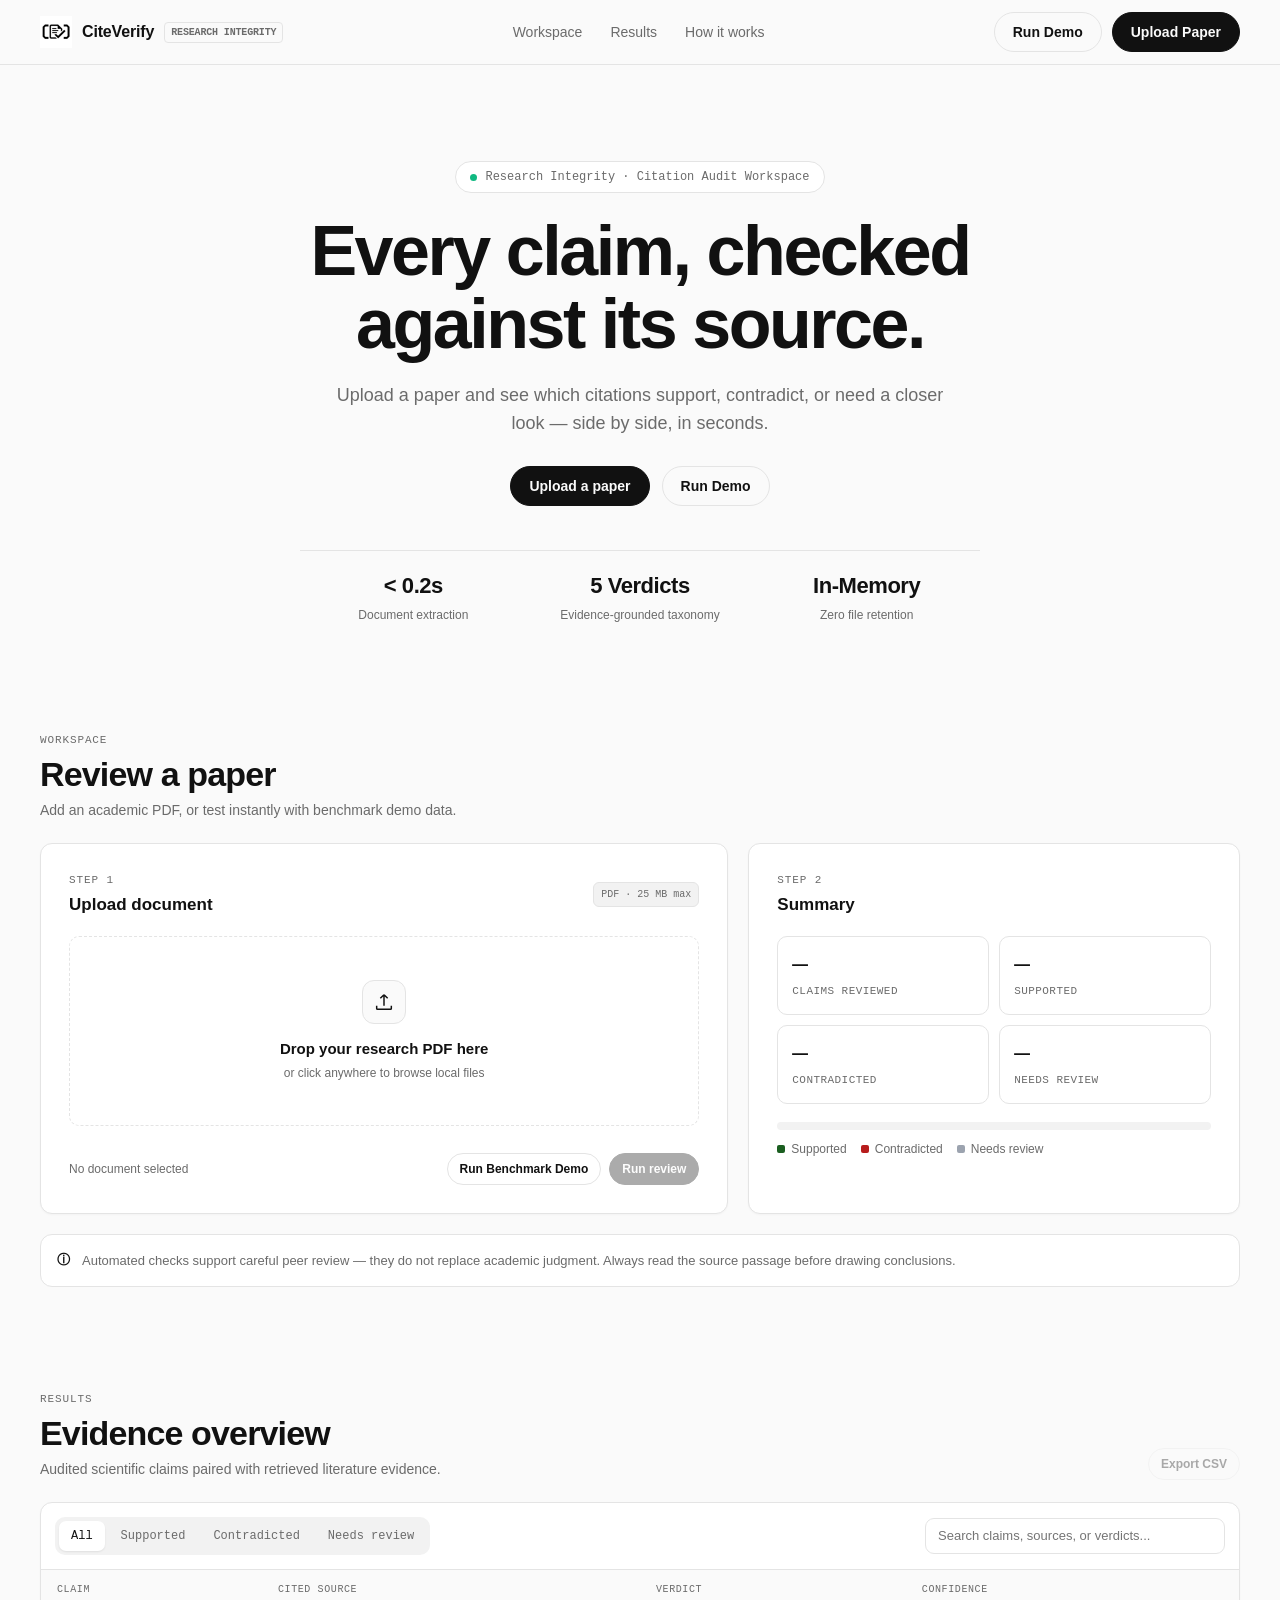
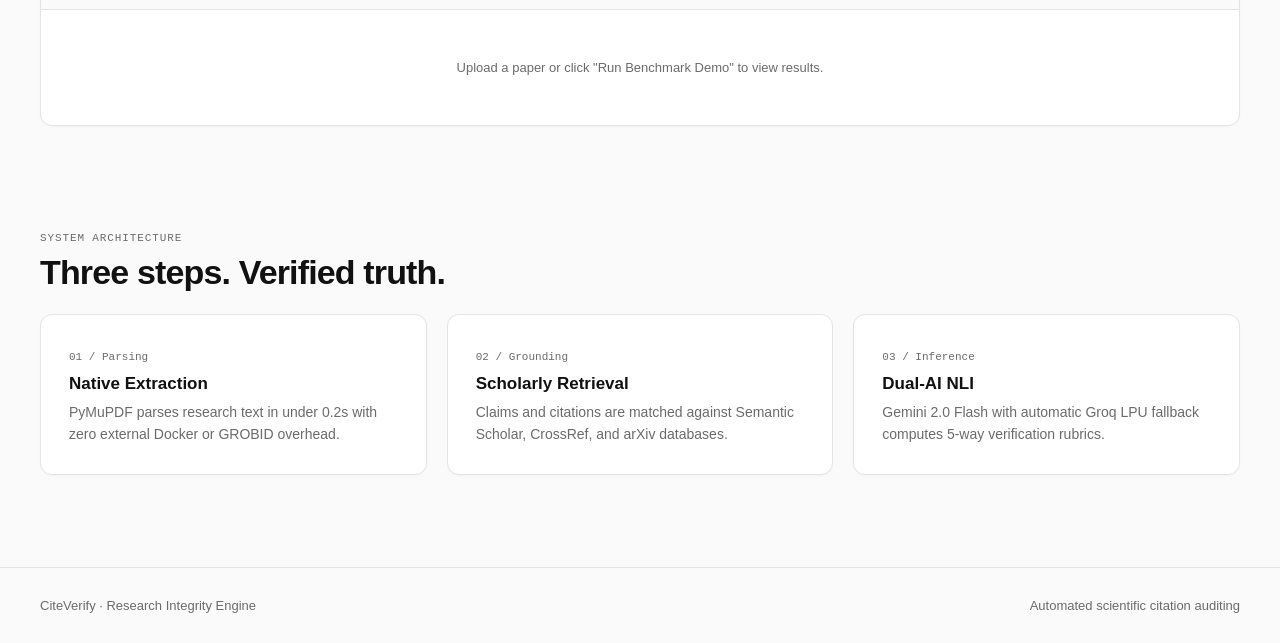
==== index.html @ abedc41f "feat(beta): launch CiteVerify v2 — Swiss research UI, native PyMuPDF, dual Gemini/Groq NLI cascade, " ====
<!doctype html>
<html lang="en">
<head>
  <meta charset="utf-8">
  <meta name="viewport" content="width=device-width, initial-scale=1.0">
  <title>CiteVerify — Citation Review for Research Teams</title>
  
  <!-- SEO & Social Metadata -->
  <meta name="description" content="Automated scientific claim extraction and citation verification for peer review and research integrity. Built with PyMuPDF, CrossRef, Semantic Scholar, and dual Gemini/Groq NLI intelligence.">
  <meta name="keywords" content="citation verification, scientific claims, research integrity, peer review, nli, fact checking, academic research, innovedge 2026">
  <meta name="author" content="Meghana Kumar">
  <meta name="robots" content="index, follow">
  
  <!-- Open Graph / Facebook -->
  <meta property="og:type" content="website">
  <meta property="og:title" content="CiteVerify — Citation Review for Research Teams">
  <meta property="og:description" content="Every claim, checked against its source. Automated citation auditing for researchers and peer reviewers.">
  <meta property="og:image" content="/static/assets/banner.jpg">
  <meta property="og:site_name" content="CiteVerify">

  <!-- Twitter Card -->
  <meta name="twitter:card" content="summary_large_image">
  <meta name="twitter:title" content="CiteVerify — Citation Review for Research Teams">
  <meta name="twitter:description" content="Every claim, checked against its source. Automated citation auditing for researchers and peer reviewers.">
  <meta name="twitter:image" content="/static/assets/banner.jpg">

  <!-- Favicon -->
  <link rel="icon" type="image/png" href="/static/favicon.png">
  <link rel="apple-touch-icon" href="/static/favicon.png">

  <!-- Stylesheet -->
  <link rel="stylesheet" href="/static/css/styles.css">

  <!-- Client Application Script -->
  <script defer src="/static/js/app.js"></script>
</head>
<body>
  <a class="skip" href="#workspace">Skip to workspace</a>

  <!-- Header -->
  <header>
    <div class="wrap">
      <div class="nav">
        <a class="brand" href="/" aria-label="CiteVerify Home">
          <img src="/static/favicon.png" alt="CiteVerify Mark" width="32" height="32">
          <span>CiteVerify</span>
          <span class="brand-badge">Research Integrity</span>
        </a>

        <nav class="links" aria-label="Main Navigation">
          <a href="#workspace">Workspace</a>
          <a href="#results">Results</a>
          <a href="#how">How it works</a>
        </nav>

        <div class="nav-cta">
          <button class="btn ghost demo-trigger" type="button">Run Demo</button>
          <a class="btn" href="#workspace">Upload Paper</a>
          <button class="menu-btn" id="menuBtn" aria-label="Toggle navigation menu" aria-expanded="false">
            <svg width="18" height="18" viewBox="0 0 24 24" fill="none" stroke="currentColor" stroke-width="1.8">
              <path d="M4 7h16M4 12h16M4 17h16" />
            </svg>
          </button>
        </div>
      </div>

      <nav class="mobile-menu" id="mobileMenu" aria-label="Mobile Navigation">
        <a href="#workspace">Workspace</a>
        <a href="#results">Results</a>
        <a href="#how">How it works</a>
        <a href="#workspace" class="demo-trigger">Run Demo</a>
      </nav>
    </div>
  </header>

  <!-- Main Content -->
  <main>
    <!-- Hero Section -->
    <section class="hero">
      <div class="wrap">
        <span class="pill">
          <span class="dot" aria-hidden="true"></span>
          Research Integrity · Citation Audit Workspace
        </span>
        <h1>Every claim, checked against its source.</h1>
        <p class="lead">
          Upload a paper and see which citations support, contradict, or need a closer look — side by side, in seconds.
        </p>

        <div class="hero-cta">
          <a class="btn" href="#workspace">Upload a paper</a>
          <button class="btn ghost demo-trigger" type="button">Run Demo</button>
        </div>

        <div class="stats">
          <div>
            <b>&lt; 0.2s</b>
            <span>Document extraction</span>
          </div>
          <div>
            <b>5 Verdicts</b>
            <span>Evidence-grounded taxonomy</span>
          </div>
          <div>
            <b>In-Memory</b>
            <span>Zero file retention</span>
          </div>
        </div>
      </div>
    </section>

    <!-- Workspace Section -->
    <section class="block" id="workspace">
      <div class="wrap">
        <div class="sec-head">
          <div>
            <p class="kicker">Workspace</p>
            <h2>Review a paper</h2>
            <p class="sub">Add an academic PDF, or test instantly with benchmark demo data.</p>
          </div>
        </div>

        <div class="app">
          <!-- Step 1: Document Upload Card -->
          <div class="card">
            <div class="card-head">
              <div>
                <p class="kicker">Step 1</p>
                <h3>Upload document</h3>
              </div>
              <span class="tag">PDF · 25 MB max</span>
            </div>

            <label class="drop" id="drop" for="file" tabindex="0" role="button" aria-label="Upload PDF file">
              <span class="ico" aria-hidden="true">
                <svg width="22" height="22" viewBox="0 0 24 24" fill="none" stroke="currentColor" stroke-width="1.6">
                  <path d="M12 16V4m0 0-4 4m4-4 4 4M4 16v3a1 1 0 0 0 1 1h14a1 1 0 0 0 1-1v-3" />
                </svg>
              </span>
              <strong>Drop your research PDF here</strong>
              <small>or click anywhere to browse local files</small>
            </label>

            <input type="file" id="file" accept="application/pdf,.pdf" hidden>

            <div class="file-row" id="fileRow">
              <span class="ico" aria-hidden="true">
                <svg width="18" height="18" viewBox="0 0 24 24" fill="none" stroke="currentColor" stroke-width="1.6">
                  <path d="M14 3H6a1 1 0 0 0-1 1v16a1 1 0 0 0 1 1h12a1 1 0 0 0 1-1V8z" />
                  <path d="M14 3v5h5" />
                </svg>
              </span>
              <div class="meta">
                <div class="name" id="fName"></div>
                <div class="size" id="fSize"></div>
              </div>
              <button class="x" id="removeBtn" aria-label="Remove selected document" title="Remove document">✕</button>
            </div>

            <div class="progress" id="progress" role="progressbar" aria-valuemin="0" aria-valuemax="100">
              <i id="progBar"></i>
            </div>

            <p class="err" id="err" role="alert"></p>

            <div class="actions">
              <span class="note" id="status">No document selected</span>
              <div class="action-buttons">
                <button class="btn ghost sm" id="demoBtn" type="button" title="Load INNOVEDGE benchmark test suite">
                  Run Benchmark Demo
                </button>
                <button class="btn sm" id="runBtn" type="button" disabled>
                  Run review
                </button>
              </div>
            </div>
          </div>

          <!-- Step 2: Findings Summary Card -->
          <div class="card">
            <p class="kicker">Step 2</p>
            <h3>Summary</h3>
            <div class="metrics">
              <div class="metric">
                <b id="mTotal">—</b>
                <span>Claims reviewed</span>
              </div>
              <div class="metric">
                <b id="mSup">—</b>
                <span>Supported</span>
              </div>
              <div class="metric">
                <b id="mCon">—</b>
                <span>Contradicted</span>
              </div>
              <div class="metric">
                <b id="mRev">—</b>
                <span>Needs review</span>
              </div>
            </div>

            <div class="bar" aria-hidden="true">
              <i id="bS" style="width:0; background:#1b5e20;"></i>
              <i id="bC" style="width:0; background:#b71c1c;"></i>
              <i id="bR" style="width:0; background:#9ca3af;"></i>
            </div>

            <div class="legend">
              <span style="--c:#1b5e20">Supported</span>
              <span style="--c:#b71c1c">Contradicted</span>
              <span style="--c:#9ca3af">Needs review</span>
            </div>
          </div>
        </div>

        <div class="trust">
          <span class="trust-ico" aria-hidden="true">ⓘ</span>
          <p>
            Automated checks support careful peer review — they do not replace academic judgment. Always read the source passage before drawing conclusions.
          </p>
        </div>
      </div>
    </section>

    <!-- Results Section -->
    <section class="block" id="results">
      <div class="wrap">
        <div class="sec-head">
          <div>
            <p class="kicker">Results</p>
            <h2>Evidence overview</h2>
            <p class="sub">Audited scientific claims paired with retrieved literature evidence.</p>
          </div>
          <button class="btn ghost sm" id="exportBtn" disabled>
            Export CSV
          </button>
        </div>

        <div class="card table-card">
          <div class="toolbar">
            <div class="seg" role="tablist" id="seg">
              <button class="on" data-f="all">All</button>
              <button data-f="Supported">Supported</button>
              <button data-f="Contradicted">Contradicted</button>
              <button data-f="Needs review">Needs review</button>
            </div>
            <input class="search" id="q" type="search" placeholder="Search claims, sources, or verdicts..." aria-label="Search claims">
          </div>

          <div class="tw">
            <table>
              <thead>
                <tr>
                  <th>Claim</th>
                  <th>Cited source</th>
                  <th>Verdict</th>
                  <th>Confidence</th>
                </tr>
              </thead>
              <tbody id="rows">
                <tr>
                  <td colspan="4" class="empty">
                    Upload a paper or click "Run Benchmark Demo" to view results.
                  </td>
                </tr>
              </tbody>
            </table>
          </div>
        </div>
      </div>
    </section>

    <!-- How It Works Section -->
    <section class="block" id="how">
      <div class="wrap">
        <div class="sec-head">
          <div>
            <p class="kicker">System Architecture</p>
            <h2>Three steps. Verified truth.</h2>
          </div>
        </div>

        <div class="features">
          <div class="card">
            <span class="num">01 / Parsing</span>
            <h3>Native Extraction</h3>
            <p>PyMuPDF parses research text in under 0.2s with zero external Docker or GROBID overhead.</p>
          </div>
          <div class="card">
            <span class="num">02 / Grounding</span>
            <h3>Scholarly Retrieval</h3>
            <p>Claims and citations are matched against Semantic Scholar, CrossRef, and arXiv databases.</p>
          </div>
          <div class="card">
            <span class="num">03 / Inference</span>
            <h3>Dual-AI NLI</h3>
            <p>Gemini 2.0 Flash with automatic Groq LPU fallback computes 5-way verification rubrics.</p>
          </div>
        </div>
      </div>
    </section>
  </main>

  <!-- Inspection Modal -->
  <div class="modal-overlay" id="detailModal" role="dialog" aria-modal="true" aria-labelledby="modalHeading">
    <div class="modal-dialog">
      <div class="modal-head">
        <h4 id="modalHeading">Claim & Evidence Verification Audit</h4>
        <button class="x" id="modalClose" aria-label="Close dialog">✕</button>
      </div>
      <div class="modal-body">
        <div class="modal-field">
          <label>Document Claim</label>
          <div class="modal-box" id="mClaimText"></div>
        </div>
        <div class="modal-field">
          <label>Cited Source</label>
          <div class="modal-box" id="mSourceText"></div>
        </div>
        <div style="display:flex; gap:16px; align-items:center;">
          <div class="modal-field">
            <label>Verdict</label>
            <div><span id="mVerdictBadge" class="badge"></span></div>
          </div>
          <div class="modal-field">
            <label>Confidence Metric</label>
            <div id="mConfidenceText" style="font-family:var(--mono); font-size:13px; font-weight:600;"></div>
          </div>
        </div>
        <div class="modal-field">
          <label>Retrieved Source Abstract Passage</label>
          <div class="modal-box" id="mEvidenceText"></div>
        </div>
        <div class="modal-field">
          <label>NLI Entailment Reasoning</label>
          <div class="modal-box mono" id="mReasoningText"></div>
        </div>
      </div>
    </div>
  </div>

  <!-- Toast Notification Container -->
  <div class="toast" id="toast" role="status" aria-live="polite"></div>

  <!-- Footer -->
  <footer>
    <div class="wrap foot">
      <span>CiteVerify · Research Integrity Engine</span>
      <span>Automated scientific citation auditing</span>
    </div>
  </footer>
</body>
</html>
---- static/css/styles.css ----
/* ==========================================================================
   CiteVerify — Citation Review for Research Teams
   Minimalist Swiss Typography & Editorial Layout
   ========================================================================== */

:root {
  --bg: #fafafa;
  --fg: #111111;
  --card: #ffffff;
  --muted: #6b6b6b;
  --line: #e4e4e4;
  --soft: #f2f2f2;
  --r: 12px;
  --sans: -apple-system, BlinkMacSystemFont, "SF Pro Display", "Segoe UI", Helvetica, Arial, sans-serif;
  --mono: ui-monospace, SFMono-Regular, Menlo, Consolas, monospace;

  --col-sup: #1b5e20;
  --bg-sup: #f0f7f2;
  --border-sup: #c8e6c9;

  --col-con: #b71c1c;
  --bg-con: #fdf2f2;
  --border-con: #ffcdd2;

  --col-par: #b26a00;
  --bg-par: #fffbf0;
  --border-par: #ffe0b2;

  --col-rev: #4b5563;
  --bg-rev: #f3f4f6;
  --border-rev: #d1d5db;
}

* {
  box-sizing: border-box;
  margin: 0;
  padding: 0;
}

html {
  scroll-behavior: smooth;
  font-size: 16px;
  -webkit-text-size-adjust: 100%;
}

body {
  background: var(--bg);
  color: var(--fg);
  font-family: var(--sans);
  -webkit-font-smoothing: antialiased;
  -moz-osx-font-smoothing: grayscale;
  line-height: 1.5;
  text-rendering: optimizeLegibility;
}

a {
  color: inherit;
  text-decoration: none;
}

button {
  font: inherit;
  cursor: pointer;
}

img {
  max-width: 100%;
}

.wrap {
  width: min(100% - 40px, 1200px);
  margin-inline: auto;
}

:focus-visible {
  outline: 2px solid var(--fg);
  outline-offset: 3px;
  border-radius: 6px;
}

.skip {
  position: absolute;
  left: -999px;
}

.skip:focus {
  left: 16px;
  top: 12px;
  z-index: 99;
  background: var(--fg);
  color: var(--bg);
  padding: 8px 12px;
  border-radius: 8px;
}

/* Header */
header {
  position: sticky;
  top: 0;
  z-index: 50;
  background: rgba(250, 250, 250, 0.88);
  backdrop-filter: saturate(180%) blur(18px);
  -webkit-backdrop-filter: saturate(180%) blur(18px);
  border-bottom: 1px solid var(--line);
}

.nav {
  display: flex;
  align-items: center;
  justify-content: space-between;
  gap: 16px;
  height: 64px;
}

.brand {
  display: flex;
  align-items: center;
  gap: 10px;
  font-weight: 650;
  font-size: 16px;
  letter-spacing: -0.01em;
}

.brand img {
  width: 32px;
  height: 32px;
  object-fit: contain;
}

.brand-badge {
  font-family: var(--mono);
  font-size: 10px;
  color: var(--muted);
  border: 1px solid var(--line);
  padding: 2px 6px;
  border-radius: 4px;
  text-transform: uppercase;
}

.links {
  display: flex;
  gap: 28px;
  font-size: 14px;
  color: var(--muted);
}

.links a:hover {
  color: var(--fg);
}

.nav-cta {
  display: flex;
  gap: 10px;
  align-items: center;
}

/* Buttons */
.btn {
  display: inline-flex;
  align-items: center;
  justify-content: center;
  gap: 8px;
  min-height: 40px;
  padding: 0 18px;
  border-radius: 999px;
  border: 1px solid var(--fg);
  background: var(--fg);
  color: var(--bg);
  font-size: 14px;
  font-weight: 550;
  transition: transform 0.15s, opacity 0.15s, background 0.15s;
  white-space: nowrap;
}

.btn:hover {
  opacity: 0.88;
}

.btn:active {
  transform: scale(0.98);
}

.btn:disabled {
  opacity: 0.35;
  cursor: not-allowed;
}

.btn.ghost {
  background: transparent;
  color: var(--fg);
  border-color: var(--line);
}

.btn.ghost:hover {
  background: var(--soft);
  opacity: 1;
}

.btn.sm {
  min-height: 32px;
  padding: 0 12px;
  font-size: 12px;
}

.menu-btn {
  display: none;
  width: 40px;
  height: 40px;
  border: 1px solid var(--line);
  border-radius: 10px;
  background: var(--card);
}

.mobile-menu {
  display: none;
  border-top: 1px solid var(--line);
  padding: 12px 0 18px;
}

.mobile-menu a {
  display: block;
  padding: 12px 0;
  border-bottom: 1px solid var(--line);
}

.mobile-menu.open {
  display: block;
}

/* Hero */
.hero {
  padding: clamp(48px, 8vw, 96px) 0 36px;
  text-align: center;
}

.pill {
  display: inline-flex;
  gap: 8px;
  align-items: center;
  border: 1px solid var(--line);
  background: var(--card);
  border-radius: 999px;
  padding: 6px 14px;
  font-size: 12px;
  color: var(--muted);
  font-family: var(--mono);
}

.dot {
  width: 7px;
  height: 7px;
  border-radius: 50%;
  background: #10b981;
}

h1 {
  font-size: clamp(36px, 5.8vw, 70px);
  line-height: 1.04;
  letter-spacing: -0.035em;
  font-weight: 650;
  max-width: 900px;
  margin: 22px auto 0;
}

.lead {
  max-width: 640px;
  margin: 20px auto 0;
  color: var(--muted);
  font-size: clamp(15px, 1.5vw, 18px);
  line-height: 1.6;
}

.hero-cta {
  display: flex;
  flex-wrap: wrap;
  gap: 12px;
  justify-content: center;
  margin-top: 28px;
}

.stats {
  display: grid;
  grid-template-columns: repeat(3, 1fr);
  max-width: 680px;
  margin: 44px auto 0;
  border-top: 1px solid var(--line);
}

.stats div {
  padding: 18px 8px;
}

.stats b {
  display: block;
  font-size: 22px;
  letter-spacing: -0.02em;
}

.stats span {
  font-size: 12px;
  color: var(--muted);
}

/* Sections */
section.block {
  padding: 52px 0;
}

.sec-head {
  display: flex;
  justify-content: space-between;
  align-items: flex-end;
  gap: 20px;
  margin-bottom: 22px;
  flex-wrap: wrap;
}

.kicker {
  font-family: var(--mono);
  font-size: 11px;
  text-transform: uppercase;
  letter-spacing: 0.08em;
  color: var(--muted);
}

h2 {
  font-size: clamp(24px, 2.8vw, 34px);
  letter-spacing: -0.025em;
  line-height: 1.15;
  margin-top: 6px;
  font-weight: 620;
}

.sub {
  color: var(--muted);
  font-size: 14px;
  margin-top: 6px;
  max-width: 560px;
}

/* App Grid */
.app {
  display: grid;
  grid-template-columns: minmax(0, 1.4fr) minmax(0, 1fr);
  gap: 20px;
}

.card {
  background: var(--card);
  border: 1px solid var(--line);
  border-radius: var(--r);
  padding: clamp(18px, 2.8vw, 28px);
  min-width: 0;
  box-shadow: 0 1px 2px rgba(0, 0, 0, 0.03);
}

.card-head {
  display: flex;
  justify-content: space-between;
  align-items: center;
  gap: 12px;
}

.card h3 {
  font-size: 17px;
  font-weight: 600;
  margin-top: 4px;
}

.tag {
  font-family: var(--mono);
  font-size: 10px;
  border: 1px solid var(--line);
  border-radius: 6px;
  padding: 4px 7px;
  color: var(--muted);
  background: var(--soft);
}

/* Dropzone */
.drop {
  margin-top: 18px;
  border: 1.5px dashed var(--line);
  border-radius: 10px;
  min-height: 190px;
  display: flex;
  flex-direction: column;
  align-items: center;
  justify-content: center;
  text-align: center;
  padding: 24px;
  cursor: pointer;
  transition: border-color 0.15s, background 0.15s;
}

.drop:hover,
.drop.drag {
  border-color: var(--fg);
  background: var(--soft);
}

.ico {
  width: 44px;
  height: 44px;
  border-radius: 12px;
  border: 1px solid var(--line);
  background: var(--bg);
  display: grid;
  place-items: center;
  color: var(--fg);
}

.drop strong {
  margin-top: 14px;
  font-size: 15px;
  font-weight: 600;
  overflow-wrap: anywhere;
}

.drop small {
  color: var(--muted);
  margin-top: 4px;
  font-size: 12px;
}

.file-row {
  display: none;
  margin-top: 14px;
  align-items: center;
  gap: 12px;
  border: 1px solid var(--line);
  border-radius: 10px;
  padding: 12px;
  background: var(--bg);
}

.file-row.show {
  display: flex;
}

.file-row .meta {
  min-width: 0;
  flex: 1;
}

.file-row .name {
  font-size: 14px;
  font-weight: 550;
  white-space: nowrap;
  overflow: hidden;
  text-overflow: ellipsis;
}

.file-row .size {
  font-size: 12px;
  color: var(--muted);
  font-family: var(--mono);
}

.x {
  border: 0;
  background: transparent;
  width: 32px;
  height: 32px;
  border-radius: 8px;
  color: var(--muted);
  display: grid;
  place-items: center;
  font-size: 14px;
  font-family: var(--mono);
}

.x:hover {
  background: var(--soft);
  color: var(--fg);
}

.progress {
  height: 4px;
  background: var(--soft);
  border-radius: 4px;
  margin-top: 14px;
  overflow: hidden;
  display: none;
}

.progress.show {
  display: block;
}

.progress i {
  display: block;
  height: 100%;
  width: 0;
  background: var(--fg);
  transition: width 0.25s ease;
}

.actions {
  display: flex;
  flex-wrap: wrap;
  gap: 10px;
  justify-content: space-between;
  align-items: center;
  margin-top: 16px;
}

.action-buttons {
  display: flex;
  gap: 8px;
  align-items: center;
  flex-wrap: wrap;
}

.note {
  font-size: 12px;
  color: var(--muted);
}

.err {
  color: #b00020;
  font-size: 13px;
  margin-top: 10px;
  min-height: 1px;
}

/* Summary Card */
.metrics {
  display: grid;
  grid-template-columns: 1fr 1fr;
  gap: 10px;
  margin-top: 18px;
}

.metric {
  border: 1px solid var(--line);
  border-radius: 10px;
  padding: 14px;
  background: var(--card);
}

.metric b {
  font-family: var(--mono);
  font-size: 26px;
  font-weight: 500;
  display: block;
  line-height: 1.1;
}

.metric span {
  font-size: 11px;
  color: var(--muted);
  font-family: var(--mono);
  text-transform: uppercase;
  letter-spacing: 0.04em;
  margin-top: 4px;
  display: block;
}

.bar {
  display: flex;
  height: 8px;
  border-radius: 8px;
  overflow: hidden;
  background: var(--soft);
  margin-top: 18px;
}

.bar i {
  display: block;
  height: 100%;
  transition: width 0.5s ease;
}

.legend {
  display: flex;
  flex-wrap: wrap;
  gap: 14px;
  margin-top: 10px;
  font-size: 12px;
  color: var(--muted);
}

.legend span {
  display: inline-flex;
  align-items: center;
}

.legend span::before {
  content: "";
  display: inline-block;
  width: 8px;
  height: 8px;
  border-radius: 2px;
  margin-right: 6px;
  background: var(--c);
}

.trust {
  display: flex;
  gap: 12px;
  border: 1px solid var(--line);
  border-radius: var(--r);
  padding: 16px;
  font-size: 13px;
  color: var(--muted);
  background: var(--card);
  margin-top: 20px;
  line-height: 1.5;
}

.trust-ico {
  font-family: var(--mono);
  font-weight: 600;
  color: var(--fg);
}

/* Results / Table */
.toolbar {
  display: flex;
  flex-wrap: wrap;
  gap: 10px;
  align-items: center;
  justify-content: space-between;
  padding: 14px;
  border-bottom: 1px solid var(--line);
}

.seg {
  display: flex;
  flex-wrap: wrap;
  gap: 4px;
  background: var(--soft);
  padding: 4px;
  border-radius: 10px;
}

.seg button {
  border: 0;
  background: transparent;
  padding: 6px 12px;
  border-radius: 7px;
  font-size: 12px;
  font-family: var(--mono);
  color: var(--muted);
  transition: background 0.12s, color 0.12s;
}

.seg button.on {
  background: var(--card);
  color: var(--fg);
  box-shadow: 0 1px 2px rgba(0, 0, 0, 0.08);
}

.search {
  flex: 1;
  min-width: 180px;
  max-width: 300px;
  height: 36px;
  border: 1px solid var(--line);
  border-radius: 9px;
  padding: 0 12px;
  font: inherit;
  font-size: 13px;
  background: var(--card);
}

.table-card {
  padding: 0;
  overflow: hidden;
}

.tw {
  overflow-x: auto;
}

table {
  width: 100%;
  border-collapse: collapse;
  font-size: 13px;
  min-width: 780px;
}

th {
  font-family: var(--mono);
  font-size: 10px;
  text-transform: uppercase;
  letter-spacing: 0.06em;
  color: var(--muted);
  text-align: left;
  padding: 12px 16px;
  border-bottom: 1px solid var(--line);
  font-weight: 500;
  white-space: nowrap;
  background: #fafafa;
}

td {
  padding: 14px 16px;
  border-bottom: 1px solid var(--line);
  vertical-align: top;
  line-height: 1.5;
}

tr:last-child td {
  border-bottom: 0;
}

tr.clickable-row {
  cursor: pointer;
  transition: background 0.12s ease;
}

tr.clickable-row:hover td {
  background: #fbfbfb;
}

td .src {
  color: var(--muted);
  font-size: 12px;
  margin-top: 4px;
}

.claim {
  max-width: 380px;
  line-height: 1.55;
  font-weight: 500;
}

.claim small {
  display: block;
  font-size: 11px;
  color: var(--muted);
  font-family: var(--mono);
  margin-top: 3px;
}

/* Verdict Badges */
.badge {
  display: inline-flex;
  align-items: center;
  gap: 5px;
  border-radius: 999px;
  padding: 3px 10px;
  font-size: 11px;
  font-family: var(--mono);
  font-weight: 550;
  border: 1px solid var(--line);
  white-space: nowrap;
}

.b-sup {
  background: var(--bg-sup);
  color: var(--col-sup);
  border-color: var(--border-sup);
}

.b-con {
  background: var(--bg-con);
  color: var(--col-con);
  border-color: var(--border-con);
}

.b-par {
  background: var(--bg-par);
  color: var(--col-par);
  border-color: var(--border-par);
}

.b-rev {
  background: var(--bg-rev);
  color: var(--col-rev);
  border-color: var(--border-rev);
}

.b-out {
  background: #fef3c7;
  color: #92400e;
  border-color: #fde68a;
}

.conf {
  display: flex;
  align-items: center;
  gap: 8px;
  font-family: var(--mono);
  font-size: 11px;
  white-space: nowrap;
}

.conf i {
  display: block;
  width: 56px;
  height: 4px;
  background: var(--soft);
  border-radius: 4px;
  overflow: hidden;
}

.conf i b {
  display: block;
  height: 100%;
  background: var(--fg);
}

.empty {
  text-align: center;
  color: var(--muted);
  padding: 48px 16px;
}

/* Features Grid */
.features {
  display: grid;
  grid-template-columns: repeat(3, 1fr);
  gap: 20px;
}

.features .card p {
  color: var(--muted);
  font-size: 14px;
  margin-top: 6px;
  line-height: 1.55;
}

.num {
  font-family: var(--mono);
  font-size: 11px;
  color: var(--muted);
}

/* Footer */
footer {
  border-top: 1px solid var(--line);
  padding: 28px 0;
  margin-top: 40px;
  font-size: 13px;
  color: var(--muted);
}

.foot {
  display: flex;
  flex-wrap: wrap;
  justify-content: space-between;
  gap: 12px;
}

/* Toast */
.toast {
  position: fixed;
  left: 50%;
  bottom: 24px;
  transform: translate(-50%, 20px);
  background: var(--fg);
  color: var(--bg);
  padding: 10px 18px;
  border-radius: 999px;
  font-size: 13px;
  opacity: 0;
  pointer-events: none;
  transition: transform 0.25s, opacity 0.25s;
  z-index: 100;
  max-width: calc(100% - 32px);
  box-shadow: 0 4px 12px rgba(0, 0, 0, 0.15);
}

.toast.show {
  opacity: 1;
  transform: translate(-50%, 0);
}

/* Detail Inspection Modal */
.modal-overlay {
  display: none;
  position: fixed;
  inset: 0;
  z-index: 100;
  background: rgba(0, 0, 0, 0.45);
  backdrop-filter: blur(4px);
  -webkit-backdrop-filter: blur(4px);
  place-items: center;
  padding: 20px;
}

.modal-dialog {
  background: var(--card);
  width: min(100%, 640px);
  max-height: 88vh;
  border: 1px solid var(--line);
  border-radius: var(--r);
  display: flex;
  flex-direction: column;
  overflow: hidden;
  box-shadow: 0 16px 40px rgba(0, 0, 0, 0.14);
}

.modal-head {
  padding: 16px 22px;
  border-bottom: 1px solid var(--line);
  display: flex;
  align-items: center;
  justify-content: space-between;
}

.modal-head h4 {
  font-size: 16px;
  font-weight: 600;
}

.modal-body {
  padding: 22px;
  overflow-y: auto;
  display: flex;
  flex-direction: column;
  gap: 18px;
}

.modal-field {
  display: flex;
  flex-direction: column;
  gap: 6px;
}

.modal-field label {
  font-family: var(--mono);
  font-size: 10px;
  text-transform: uppercase;
  color: var(--muted);
  letter-spacing: 0.05em;
}

.modal-box {
  background: var(--bg);
  border: 1px solid var(--line);
  border-radius: 8px;
  padding: 12px 14px;
  font-size: 13px;
  line-height: 1.6;
}

.modal-box.mono {
  font-family: var(--mono);
  font-size: 12px;
}

/* Responsive */
@media (max-width: 900px) {
  .app {
    grid-template-columns: 1fr;
  }
  .features {
    grid-template-columns: 1fr 1fr;
  }
  .links,
  .nav-cta .ghost {
    display: none;
  }
  .menu-btn {
    display: grid;
    place-items: center;
  }
}

@media (max-width: 640px) {
  .wrap {
    width: min(100% - 28px, 1200px);
  }
  .features {
    grid-template-columns: 1fr;
  }
  .stats b {
    font-size: 19px;
  }
  .nav-cta .btn {
    display: none;
  }
  table thead {
    display: none;
  }
  table, tbody, tr, td {
    display: block;
    width: 100%;
  }
  tr {
    border-bottom: 1px solid var(--line);
    padding: 10px 0;
  }
  td {
    border: 0;
    padding: 6px 14px;
  }
  td[data-l]::before {
    content: attr(data-l);
    display: block;
    font-family: var(--mono);
    font-size: 10px;
    text-transform: uppercase;
    color: var(--muted);
    margin-bottom: 2px;
  }
  .search {
    max-width: none;
  }
  .actions {
    flex-direction: column;
    align-items: stretch;
  }
  .action-buttons {
    width: 100%;
    flex-direction: column;
  }
  .btn {
    width: 100%;
  }
}

@media (prefers-reduced-motion: reduce) {
  *, *::before, *::after {
    transition: none !important;
    scroll-behavior: auto !important;
  }
}
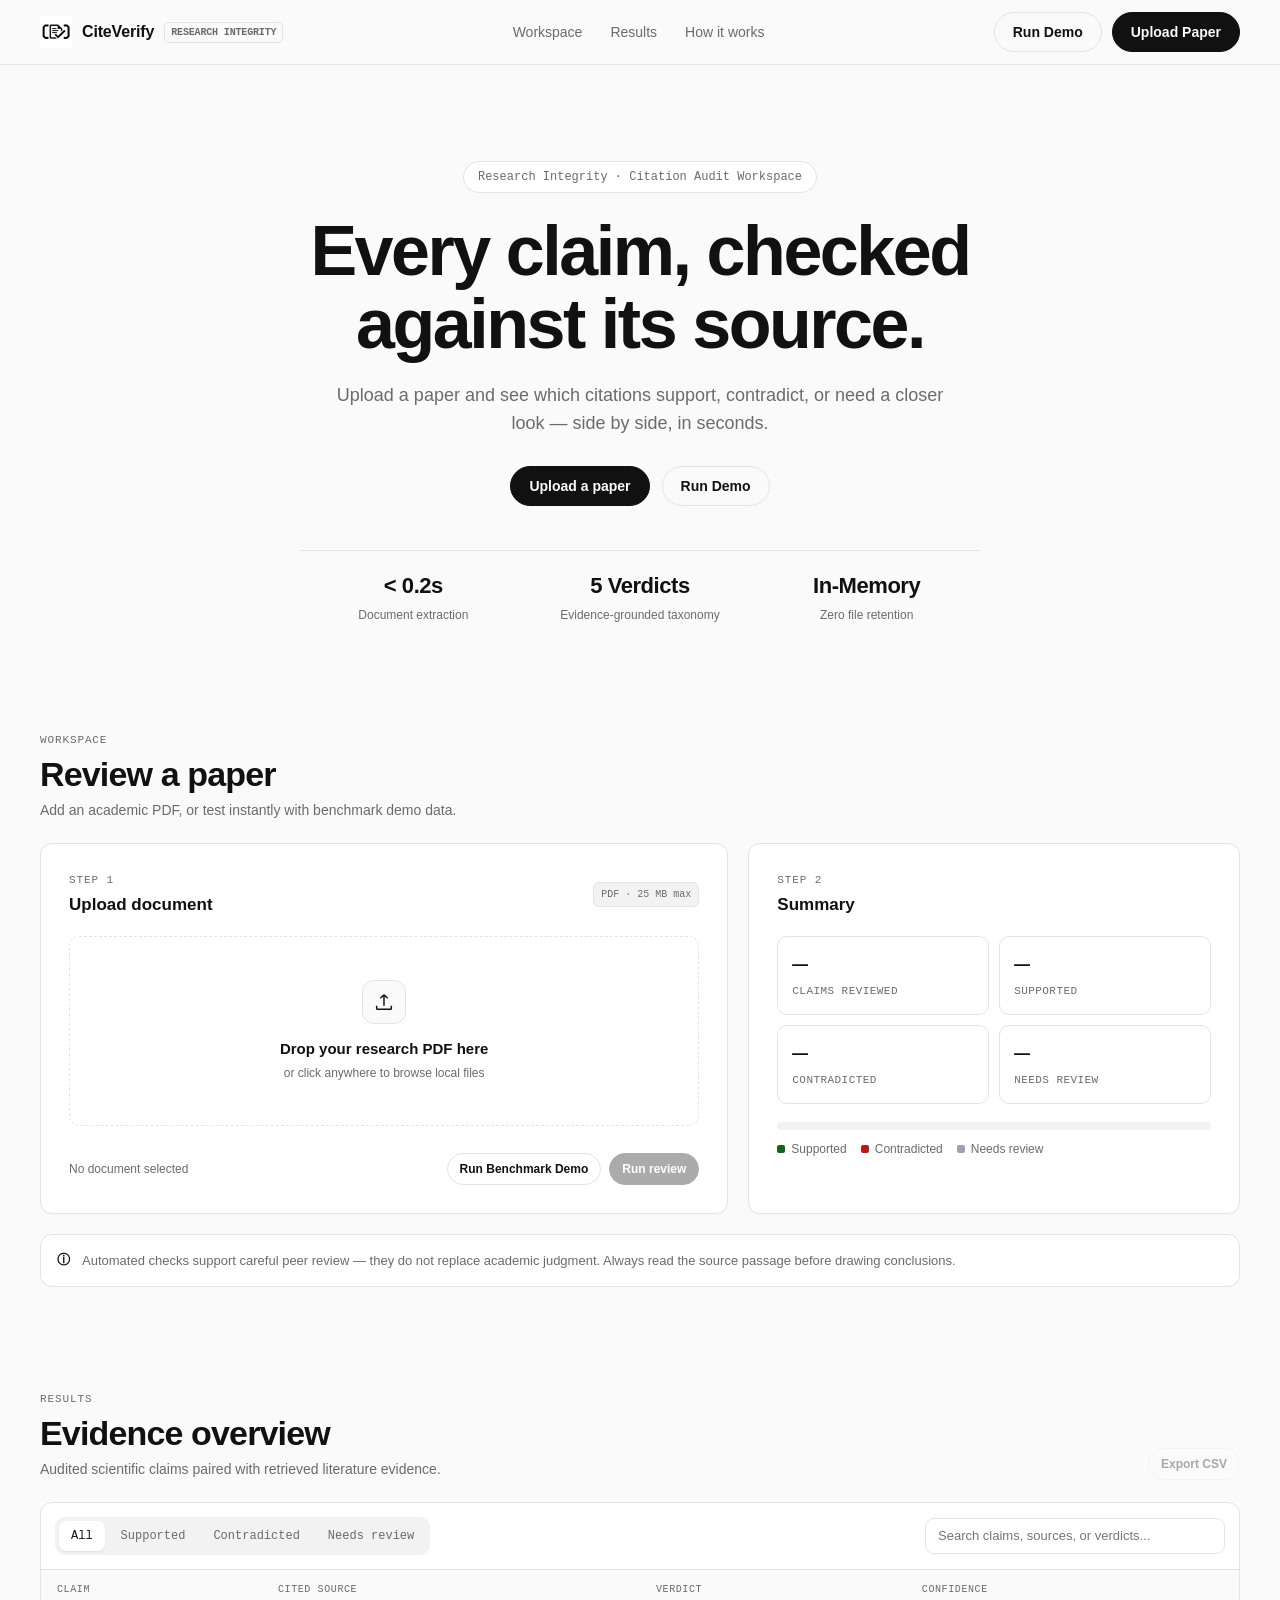
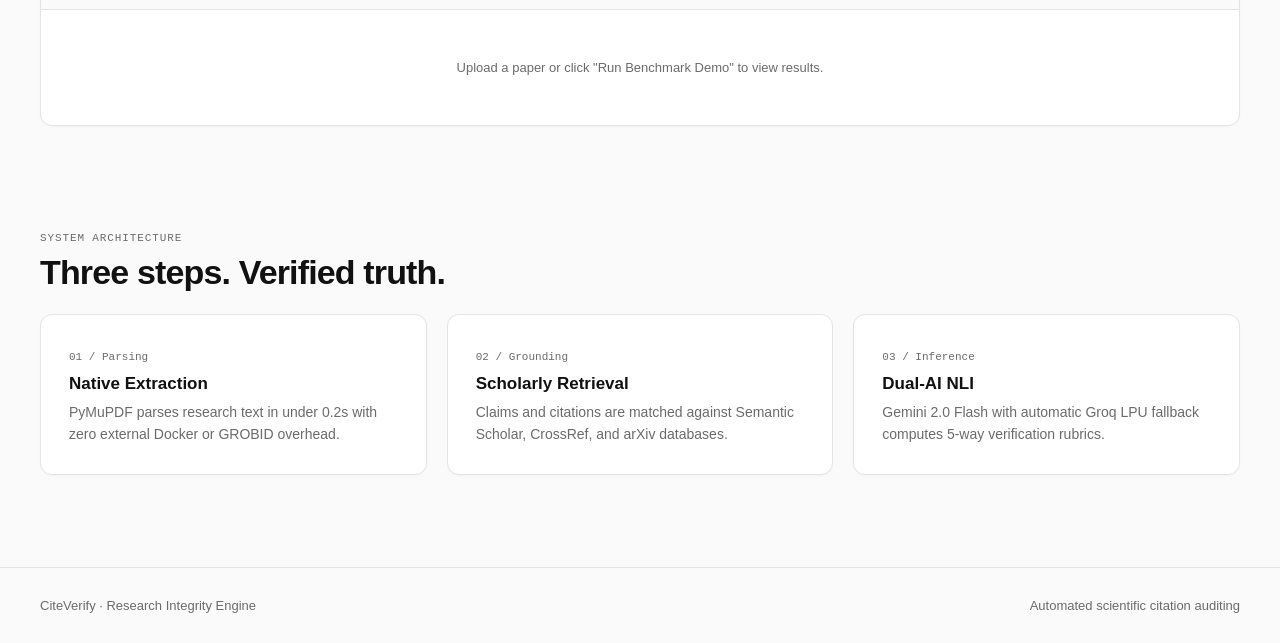
==== commit 8a25ba80: "feat(beta): add dynamic Gemini/Groq model discovery, circular spinner, and Vercel static asset routi" ====
--- a/index.html
+++ b/index.html
@@ -79,7 +79,6 @@
     <section class="hero">
       <div class="wrap">
         <span class="pill">
-          <span class="dot" aria-hidden="true"></span>
           Research Integrity · Citation Audit Workspace
         </span>
         <h1>Every claim, checked against its source.</h1>
@@ -159,6 +158,11 @@
 
             <div class="progress" id="progress" role="progressbar" aria-valuemin="0" aria-valuemax="100">
               <i id="progBar"></i>
+            </div>
+
+            <div class="loading-box" id="loadingBox">
+              <div class="spinner" aria-hidden="true"></div>
+              <span class="loading-msg" id="loadingMsg">Analyzing research citations...</span>
             </div>
 
             <p class="err" id="err" role="alert"></p>
--- a/static/css/styles.css
+++ b/static/css/styles.css
@@ -246,11 +246,43 @@
   font-family: var(--mono);
 }
 
-.dot {
-  width: 7px;
-  height: 7px;
+/* Minimalist Circular Black Spinner */
+.spinner {
+  width: 18px;
+  height: 18px;
+  border: 2px solid var(--line);
+  border-top-color: var(--fg);
   border-radius: 50%;
-  background: #10b981;
+  animation: spin 0.75s linear infinite;
+  display: inline-block;
+  flex: none;
+}
+
+@keyframes spin {
+  to {
+    transform: rotate(360deg);
+  }
+}
+
+.loading-box {
+  display: none;
+  align-items: center;
+  gap: 12px;
+  padding: 12px 16px;
+  border: 1px solid var(--line);
+  background: var(--bg);
+  border-radius: 8px;
+  margin-top: 14px;
+}
+
+.loading-box.show {
+  display: flex;
+}
+
+.loading-msg {
+  font-family: var(--mono);
+  font-size: 12px;
+  color: var(--fg);
 }
 
 h1 {
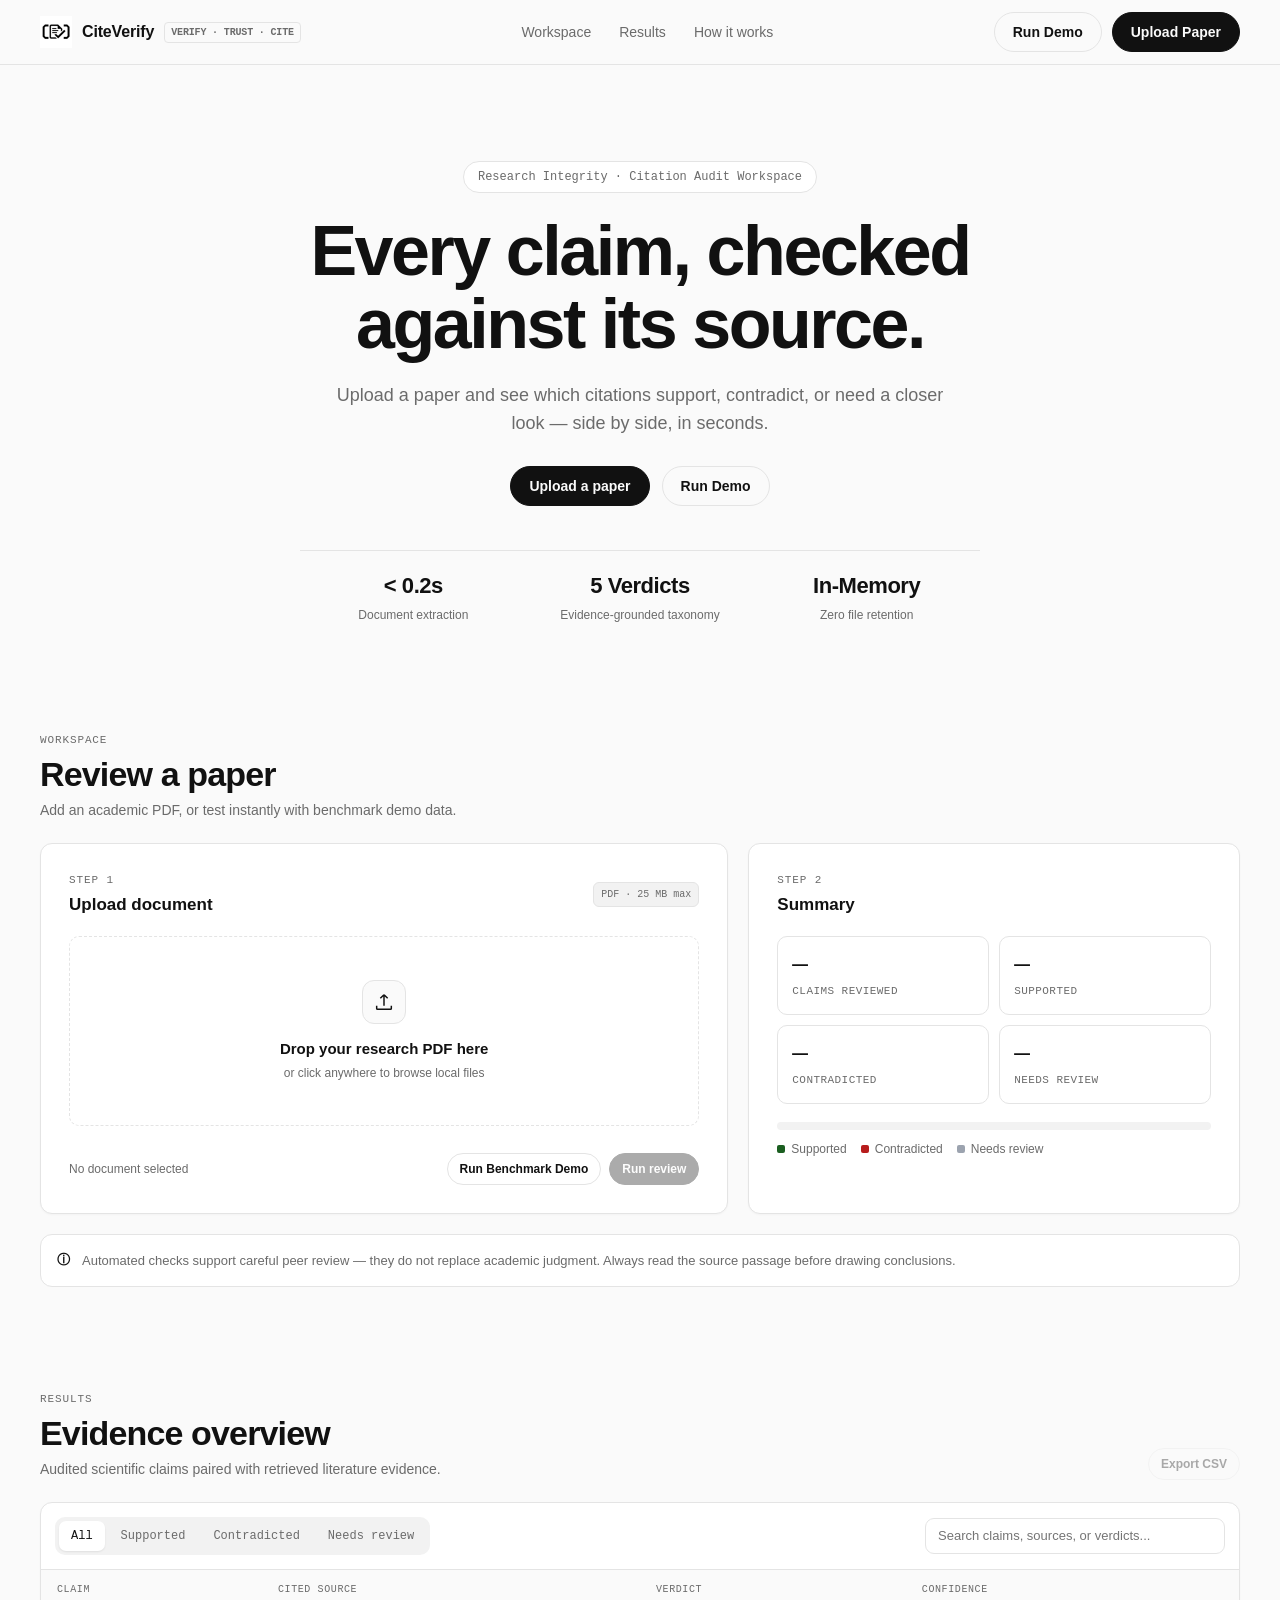
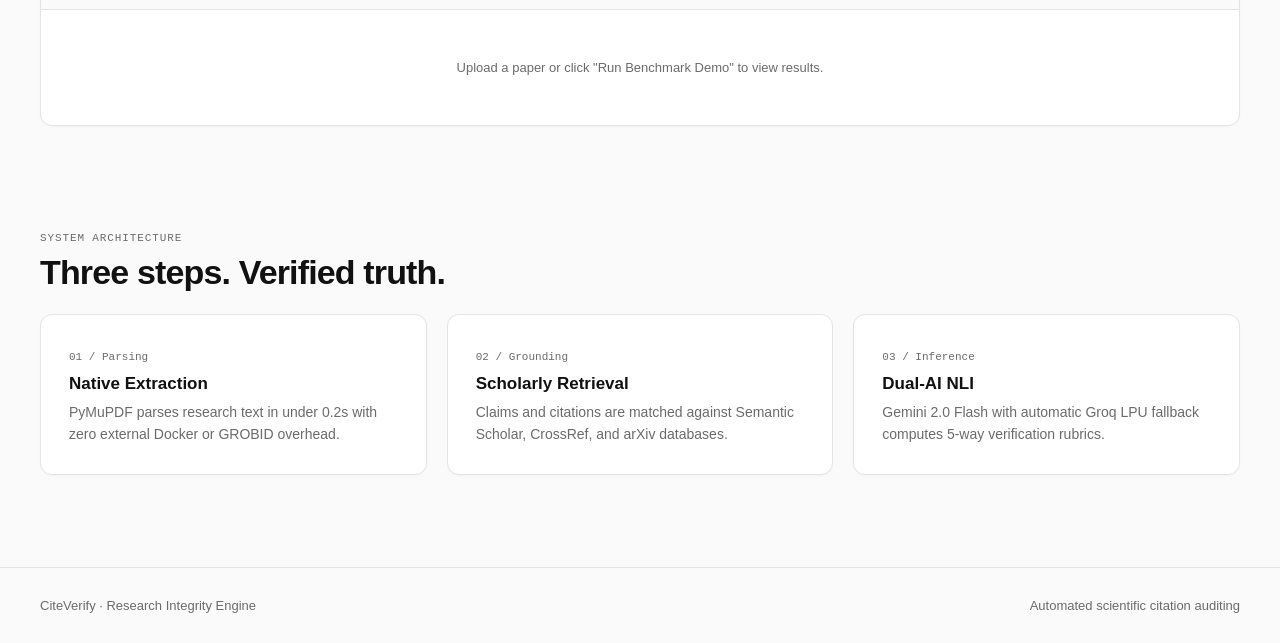
==== commit e0db1c91: "feat(ui): update header slogan to 'VERIFY · TRUST · CITE', streamline 404 page, and enhance mobile r" ====
--- a/index.html
+++ b/index.html
@@ -44,7 +44,7 @@
         <a class="brand" href="/" aria-label="CiteVerify Home">
           <img src="/static/favicon.png" alt="CiteVerify Mark" width="32" height="32">
           <span>CiteVerify</span>
-          <span class="brand-badge">Research Integrity</span>
+          <span class="brand-badge">VERIFY · TRUST · CITE</span>
         </a>
 
         <nav class="links" aria-label="Main Navigation">
--- a/static/css/styles.css
+++ b/static/css/styles.css
@@ -995,7 +995,16 @@
 
 @media (max-width: 640px) {
   .wrap {
-    width: min(100% - 28px, 1200px);
+    width: min(100% - 24px, 1200px);
+  }
+  .brand {
+    gap: 8px;
+    font-size: 15px;
+  }
+  .brand-badge {
+    font-size: 8.5px;
+    padding: 2px 5px;
+    letter-spacing: 0.02em;
   }
   .features {
     grid-template-columns: 1fr;
@@ -1003,8 +1012,16 @@
   .stats b {
     font-size: 19px;
   }
-  .nav-cta .btn {
+  /* In index.html with hamburger menu, keep primary upload button hidden, but preserve compact header buttons */
+  .nav-cta .btn:not(.sm) {
     display: none;
+  }
+  .nav-cta .btn.sm {
+    display: inline-flex;
+    min-height: 32px;
+    padding: 0 12px;
+    font-size: 12px;
+    width: auto;
   }
   table thead {
     display: none;
@@ -1041,8 +1058,23 @@
     width: 100%;
     flex-direction: column;
   }
-  .btn {
+  .action-buttons .btn {
     width: 100%;
+  }
+  .hero-cta {
+    flex-direction: column;
+    width: 100%;
+    max-width: 320px;
+    margin: 28px auto 0;
+  }
+  .hero-cta .btn {
+    width: 100%;
+  }
+}
+
+@media (max-width: 420px) {
+  .brand-badge {
+    display: none;
   }
 }
 
